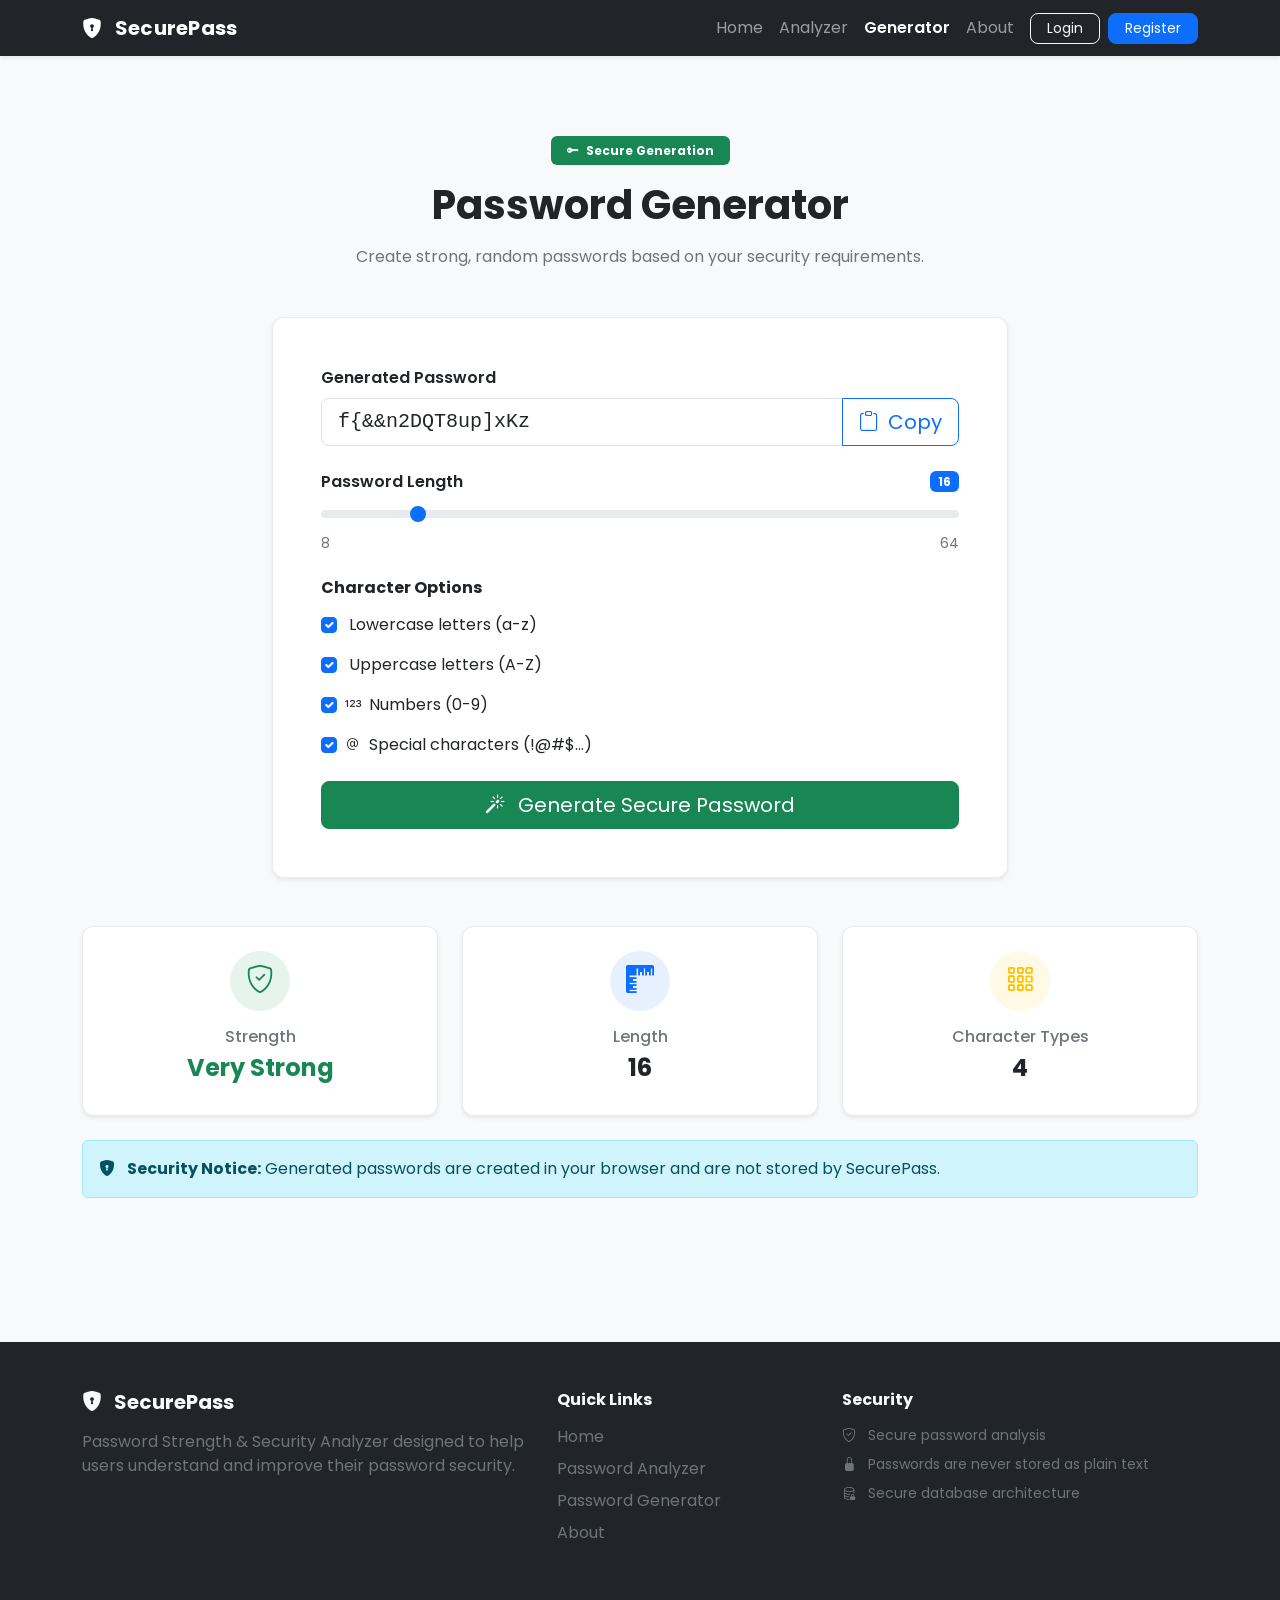
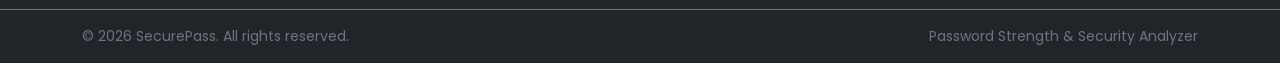
==== frontend/generator.html @ bd1ab4b8 "Initial project setup" ====
<!DOCTYPE html>
<html lang="en">

<head>

    <meta charset="UTF-8">

    <meta
        name="viewport"
        content="width=device-width, initial-scale=1.0"
    >

    <meta
        name="description"
        content="Generate strong and secure passwords with SecurePass."
    >

    <title>Password Generator | SecurePass</title>


    <!-- Google Font -->

    <link
        rel="preconnect"
        href="https://fonts.googleapis.com"
    >

    <link
        rel="preconnect"
        href="https://fonts.gstatic.com"
        crossorigin
    >

    <link
        href="https://fonts.googleapis.com/css2?family=Poppins:wght@300;400;500;600;700&display=swap"
        rel="stylesheet"
    >


    <!-- Bootstrap CSS -->

    <link
        href="https://cdn.jsdelivr.net/npm/bootstrap@5.3.3/dist/css/bootstrap.min.css"
        rel="stylesheet"
    >


    <!-- Bootstrap Icons -->

    <link
        rel="stylesheet"
        href="https://cdn.jsdelivr.net/npm/bootstrap-icons@1.11.3/font/bootstrap-icons.min.css"
    >


    <!-- Global CSS -->

    <link
        rel="stylesheet"
        href="css/style.css"
    >

</head>


<body class="d-flex flex-column min-vh-100">


    <!-- =====================================================
         Navbar
         ===================================================== -->

    <div id="navbarContainer"></div>


    <!-- =====================================================
         Main Content
         ===================================================== -->

    <main class="flex-grow-1">

        <section class="page-section">

            <div class="container">


                <!-- Page Header -->

                <div class="text-center mb-5">

                    <span
                        class="badge text-bg-success px-3 py-2 mb-3"
                    >

                        <i class="bi bi-key-fill me-1"></i>

                        Secure Generation

                    </span>


                    <h1 class="fw-bold mb-3">
                        Password Generator
                    </h1>


                    <p class="text-secondary mb-0">

                        Create strong, random passwords
                        based on your security requirements.

                    </p>

                </div>


                <!-- =================================================
                     Generator Card
                     ================================================= -->

                <div class="row justify-content-center">

                    <div class="col-lg-8">


                        <div class="card shadow-sm">

                            <div class="card-body p-4 p-md-5">


                                <!-- Generated Password -->

                                <label
                                    for="generatedPassword"
                                    class="form-label fw-semibold"
                                >
                                    Generated Password
                                </label>


                                <div
                                    class="input-group input-group-lg mb-4"
                                >

                                    <input
                                        type="text"
                                        id="generatedPassword"
                                        class="form-control font-monospace"
                                        placeholder="Your secure password will appear here"
                                        readonly
                                    >


                                    <button
                                        type="button"
                                        class="btn btn-outline-primary"
                                        id="copyButton"
                                    >

                                        <i
                                            class="bi bi-clipboard me-1"
                                        ></i>

                                        Copy

                                    </button>

                                </div>


                                <!-- Copy Message -->

                                <div
                                    id="copyMessage"
                                    class="small text-success d-none mb-3"
                                >

                                    <i
                                        class="bi bi-check-circle-fill me-1"
                                    ></i>

                                    Password copied to clipboard.

                                </div>


                                <!-- =================================================
                                     Password Length
                                     ================================================= -->

                                <div class="mb-4">

                                    <div
                                        class="d-flex justify-content-between align-items-center mb-2"
                                    >

                                        <label
                                            for="passwordLength"
                                            class="form-label fw-semibold mb-0"
                                        >
                                            Password Length
                                        </label>


                                        <span
                                            id="lengthValue"
                                            class="badge text-bg-primary"
                                        >
                                            16
                                        </span>

                                    </div>


                                    <input
                                        type="range"
                                        class="form-range"
                                        id="passwordLength"
                                        min="8"
                                        max="64"
                                        value="16"
                                    >


                                    <div
                                        class="d-flex justify-content-between text-secondary small"
                                    >

                                        <span>8</span>

                                        <span>64</span>

                                    </div>

                                </div>


                                <!-- =================================================
                                     Character Options
                                     ================================================= -->

                                <h6 class="fw-bold mb-3">
                                    Character Options
                                </h6>


                                <!-- Lowercase -->

                                <div class="form-check mb-3">

                                    <input
                                        class="form-check-input"
                                        type="checkbox"
                                        id="includeLowercase"
                                        checked
                                    >

                                    <label
                                        class="form-check-label"
                                        for="includeLowercase"
                                    >

                                        <i
                                            class="bi bi-type-lowercase me-1"
                                        ></i>

                                        Lowercase letters
                                        (a-z)

                                    </label>

                                </div>


                                <!-- Uppercase -->

                                <div class="form-check mb-3">

                                    <input
                                        class="form-check-input"
                                        type="checkbox"
                                        id="includeUppercase"
                                        checked
                                    >

                                    <label
                                        class="form-check-label"
                                        for="includeUppercase"
                                    >

                                        <i
                                            class="bi bi-type-uppercase me-1"
                                        ></i>

                                        Uppercase letters
                                        (A-Z)

                                    </label>

                                </div>


                                <!-- Numbers -->

                                <div class="form-check mb-3">

                                    <input
                                        class="form-check-input"
                                        type="checkbox"
                                        id="includeNumbers"
                                        checked
                                    >

                                    <label
                                        class="form-check-label"
                                        for="includeNumbers"
                                    >

                                        <i
                                            class="bi bi-123 me-1"
                                        ></i>

                                        Numbers
                                        (0-9)

                                    </label>

                                </div>


                                <!-- Special -->

                                <div class="form-check mb-4">

                                    <input
                                        class="form-check-input"
                                        type="checkbox"
                                        id="includeSpecial"
                                        checked
                                    >

                                    <label
                                        class="form-check-label"
                                        for="includeSpecial"
                                    >

                                        <i
                                            class="bi bi-at me-1"
                                        ></i>

                                        Special characters
                                        (!@#$...)

                                    </label>

                                </div>


                                <!-- Error -->

                                <div
                                    id="generatorError"
                                    class="alert alert-danger d-none"
                                    role="alert"
                                ></div>


                                <!-- Generate -->

                                <button
                                    type="button"
                                    id="generateButton"
                                    class="btn btn-success btn-lg w-100"
                                >

                                    <i
                                        class="bi bi-magic me-2"
                                    ></i>

                                    Generate Secure Password

                                </button>

                            </div>

                        </div>

                    </div>

                </div>


                <!-- =================================================
                     Password Information
                     ================================================= -->

                <div
                    id="passwordInformation"
                    class="row g-4 mt-4"
                >


                    <!-- Strength -->

                    <div class="col-md-4">

                        <div
                            class="card shadow-sm h-100"
                        >

                            <div class="card-body p-4 text-center">

                                <div
                                    class="bg-success bg-opacity-10 rounded-circle d-inline-flex align-items-center justify-content-center mb-3"
                                    style="width: 60px; height: 60px;"
                                >

                                    <i
                                        class="bi bi-shield-check text-success fs-3"
                                    ></i>

                                </div>


                                <h6 class="text-secondary">
                                    Strength
                                </h6>


                                <h4
                                    id="generatedStrength"
                                    class="fw-bold"
                                >
                                    -
                                </h4>

                            </div>

                        </div>

                    </div>


                    <!-- Length -->

                    <div class="col-md-4">

                        <div
                            class="card shadow-sm h-100"
                        >

                            <div class="card-body p-4 text-center">

                                <div
                                    class="bg-primary bg-opacity-10 rounded-circle d-inline-flex align-items-center justify-content-center mb-3"
                                    style="width: 60px; height: 60px;"
                                >

                                    <i
                                        class="bi bi-rulers text-primary fs-3"
                                    ></i>

                                </div>


                                <h6 class="text-secondary">
                                    Length
                                </h6>


                                <h4
                                    id="generatedLength"
                                    class="fw-bold"
                                >
                                    0
                                </h4>

                            </div>

                        </div>

                    </div>


                    <!-- Character Types -->

                    <div class="col-md-4">

                        <div
                            class="card shadow-sm h-100"
                        >

                            <div class="card-body p-4 text-center">

                                <div
                                    class="bg-warning bg-opacity-10 rounded-circle d-inline-flex align-items-center justify-content-center mb-3"
                                    style="width: 60px; height: 60px;"
                                >

                                    <i
                                        class="bi bi-grid-3x3-gap text-warning fs-3"
                                    ></i>

                                </div>


                                <h6 class="text-secondary">
                                    Character Types
                                </h6>


                                <h4
                                    id="characterTypes"
                                    class="fw-bold"
                                >
                                    0
                                </h4>

                            </div>

                        </div>

                    </div>

                </div>


                <!-- =================================================
                     Security Notice
                     ================================================= -->

                <div class="alert alert-info mt-4">

                    <i
                        class="bi bi-shield-lock-fill me-2"
                    ></i>

                    <strong>Security Notice:</strong>

                    Generated passwords are created in your browser
                    and are not stored by SecurePass.

                </div>

            </div>

        </section>

    </main>


    <!-- =====================================================
         Footer
         ===================================================== -->

    <div id="footerContainer"></div>


    <!-- Bootstrap JS -->

    <script
        src="https://cdn.jsdelivr.net/npm/bootstrap@5.3.3/dist/js/bootstrap.bundle.min.js"
    ></script>


    <!-- Main JS -->

    <script src="js/main.js"></script>


    <!-- Generator JS -->

    <script src="js/generator.js"></script>

</body>

</html>
---- frontend/css/style.css ----
/* =========================================================
   SecurePass - Global Styles
   ========================================================= */


/* =========================================================
   Global
   ========================================================= */

html {
    scroll-behavior: smooth;
}

body {
    min-height: 100vh;
    margin: 0;
    font-family: "Poppins", sans-serif;
    background-color: #f8f9fa;
    color: #212529;
}


/* =========================================================
   Navbar
   ========================================================= */

.navbar-brand {
    letter-spacing: 0.3px;
}

.navbar .nav-link {
    transition: all 0.2s ease;
}

.navbar .nav-link:hover {
    opacity: 0.85;
}

.navbar .nav-link.active {
    font-weight: 600;
}


/* =========================================================
   Buttons
   ========================================================= */

.btn {
    border-radius: 8px;
}

.btn-primary {
    transition: all 0.2s ease;
}

.btn-primary:hover {
    transform: translateY(-1px);
}


/* =========================================================
   Cards
   ========================================================= */

.card {
    border-radius: 12px;
    border: 1px solid rgba(0, 0, 0, 0.08);
}

.card-header {
    border-top-left-radius: 12px !important;
    border-top-right-radius: 12px !important;
}


/* =========================================================
   Forms
   ========================================================= */

.form-control,
.form-select {
    min-height: 45px;
    border-radius: 8px;
}

.form-control:focus,
.form-select:focus {
    box-shadow: 0 0 0 0.2rem rgba(13, 110, 253, 0.15);
}


/* =========================================================
   Footer
   ========================================================= */

footer {
    margin-top: auto;
}

footer a {
    transition: color 0.2s ease;
}

footer a:hover {
    color: #ffffff !important;
}


/* =========================================================
   Utility
   ========================================================= */

.page-section {
    padding: 80px 0;
}

.section-title {
    font-weight: 700;
}

.text-muted-custom {
    color: #6c757d;
}


/* =========================================================
   Responsive
   ========================================================= */

@media (max-width: 768px) {

    .page-section {
        padding: 55px 0;
    }

}
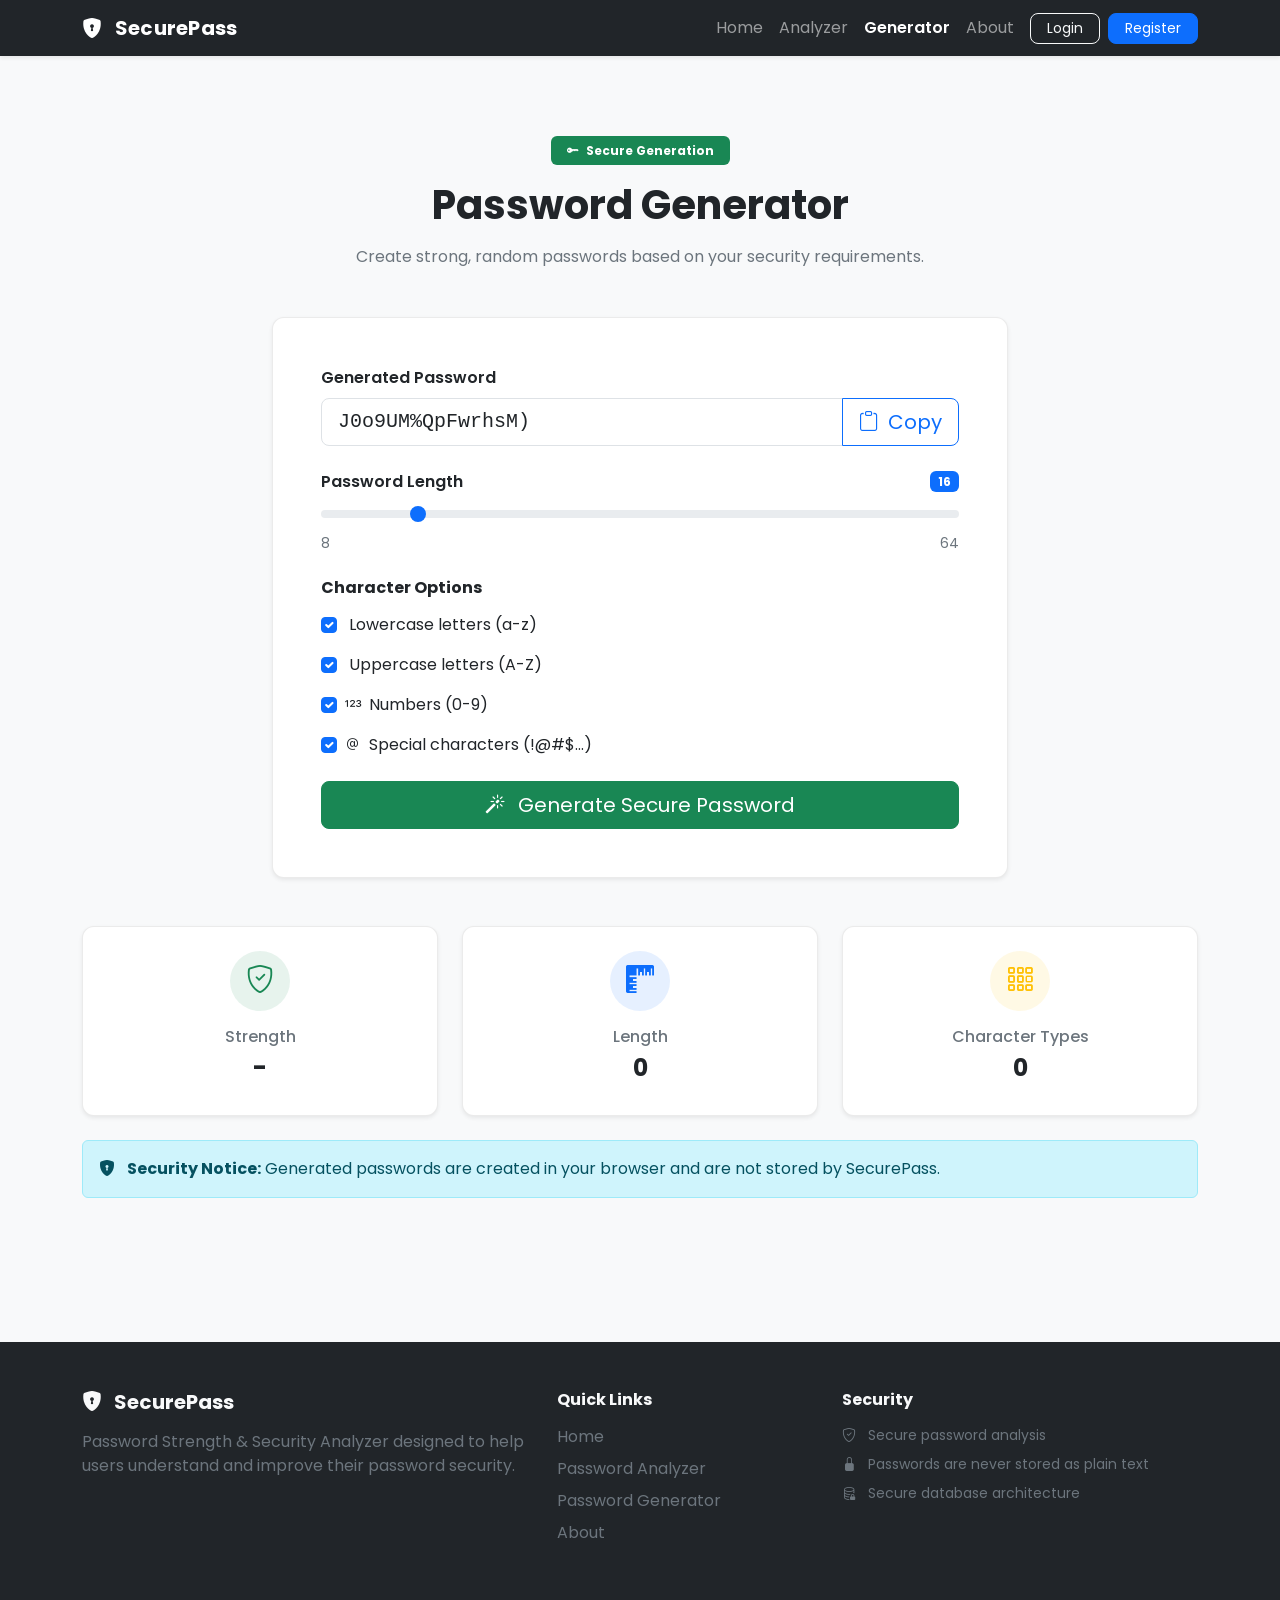
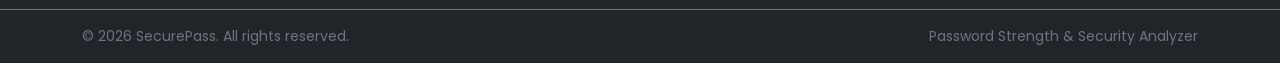
==== commit a145e599: "Update SecurePass features and security" ====
--- a/frontend/generator.html
+++ b/frontend/generator.html
@@ -568,9 +568,10 @@
     <script src="js/main.js"></script>
 
 
-    <!-- Generator JS -->
-
-    <script src="js/generator.js"></script>
+    <!-- Password Generator JS -->
+
+    <script src="js/password-generator.js"></script>
+
 
 </body>
 
